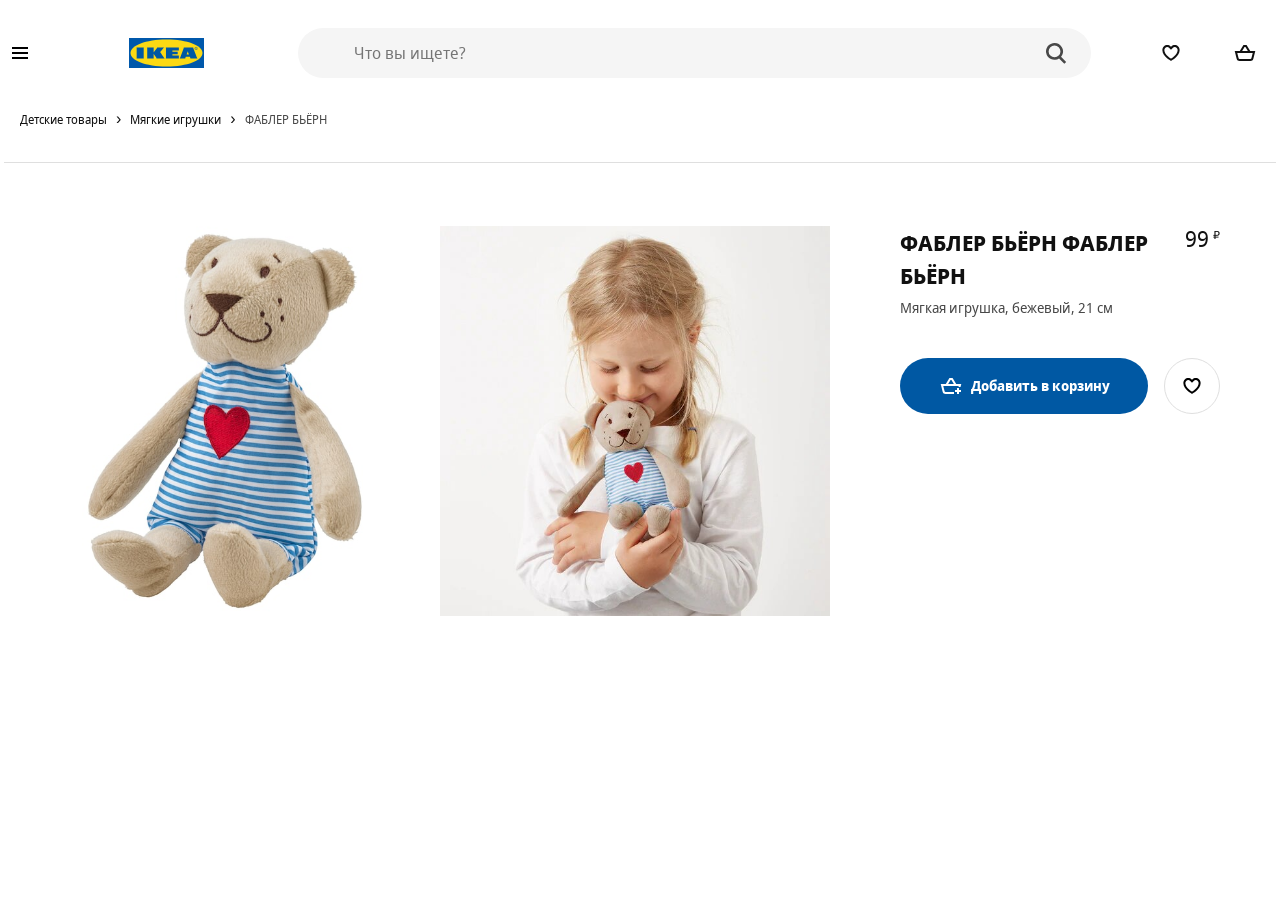
==== card.html @ bb65e474 "ikea v1" ====
<!DOCTYPE html>
<html lang="en">
<head>
	<meta charset="UTF-8">
	<meta name="viewport" content="width=device-width, user-scalable=no, initial-scale=1.0, maximum-scale=1.0, minimum-scale=1.0">
	<meta http-equiv="X-UA-Compatible" content="ie=edge">
	<link rel="apple-touch-icon" sizes="180x180" href="favicon/apple-touch-icon.png">
	<link rel="icon" type="image/png" sizes="32x32" href="favicon/favicon-32x32.png">
	<link rel="icon" type="image/png" sizes="16x16" href="favicon/favicon-16x16.png">
	<link rel="mask-icon" href="favicon/safari-pinned-tab.svg" color="#0058ab">
	<meta name="msapplication-TileColor" content="#0058ab">
	<meta name="theme-color" content="#0058ab">
	<title>Детские игрушки - IKEA</title>
	<link rel="stylesheet" href="styles/styles.css">
	<script src="script/generateHeader.js" defer></script>
    <script src="script/main.js" defer></script>
</head>
<body>
<main>
	<div class="container">
		<div class="breadcrumb">
			<nav role="navigation" aria-label="Breadcrumb" class="breadcrumb__nav">
				<ul class="breadcrumb__list">

					<li class="breadcrumb__list-item">
						<a href="goods.html?cat=Детские товары" class="breadcrumb__link"><span>Детские товары</span></a>
					</li>

					<li class="breadcrumb__list-item">
						<a href="goods.html?cat=Мягкие игрушки" class="breadcrumb__link"><span>Мягкие игрушки</span></a>
					</li>

					<li class="breadcrumb__list-item">
						<a href="#" class="breadcrumb__link"><span>ФАБЛЕР БЬЁРН</span></a>
					</li>

				</ul>
			</nav>
		</div>

		<div class="good wrapper">
			<div class="good-images">
				<div class="good-image__item">
					<img src="image/fabler-byorn-myagkaya-igrushka-bezhevyy__0710165_PE727396_S5.jpg" alt="">
				</div>
				<div class="good-image__item">
					<img src="image/fabler-byorn-myagkaya-igrushka-bezhevyy__0876865_PE611124_S5.jpg" alt="">
				</div>
			</div>
			<div class="good-item"> <!-- not-in-stock - нет в наличии-->
				<p class="good-item__new">Новинка</p>

				<div class="good-item__section">
					<div>
						<h2 class="good-item__header">ФАБЛЕР БЬЁРН ФАБЛЕР БЬЁРН</h2>
						<p class="good-item__description">Мягкая игрушка, бежевый, 21 см</p>

					</div>
					<p class="good-item__price">
						<span class="good-item__empty">Нет в наличии</span>
						<span class="good-item__price-value">99</span>
						<span class="good-item__currency">₽</span>
					</p>

				</div>
				<div class="good-item__buttons">
					<button type="button" class="btn btn-good" data-idd="idd001">
						<svg focusable="false" viewBox="0 0 24 24" class="btn-good-svg" aria-hidden="true">
							<path fill-rule="evenodd" clip-rule="evenodd" d="M10.4372 4H10.9993H12.0003H12.9996H13.5616L13.8538 4.48014L17.2112 9.99713H21H22.2806L21.9702 11.2396L21.5303 13H19.4688L19.7194 11.9971H4.28079L5.59143 17.2397C5.70272 17.6848 6.1027 17.9971 6.56157 17.9971H15V19.9971H6.56157C5.18496 19.9971 3.98502 19.0602 3.65114 17.7247L2.02987 11.2397L1.71924 9.99713H3.00002H6.78793L10.145 4.48017L10.4372 4ZM12.4375 6L14.87 9.99713H9.12911L11.5614 6H12.0003H12.4375ZM17.9961 16V14H19.9961V16H21.9961V18H19.9961V20H17.9961V18H15.9961V16H17.9961Z"></path>
						</svg>

						<span class="btn-good__label">Добавить в корзину</span>
					</button>
					<button type="button" class="btn btn-add-wishlist" data-idd="idd001">
						<svg focusable="false" viewBox="0 0 24 24" class="btn-add-wishlist__svg" aria-hidden="true">
							<path fill-rule="evenodd" clip-rule="evenodd" d="M12.336 5.52055C14.2336 3.62376 17.3096 3.62401 19.2069 5.52129C20.2067 6.52115 20.6796 7.85005 20.6259 9.15761C20.6151 12.2138 18.4184 14.8654 16.4892 16.6366C15.4926 17.5517 14.5004 18.2923 13.7593 18.8036C13.3879 19.0598 13.0771 19.2601 12.8574 19.3973C12.7475 19.466 12.6601 19.519 12.5992 19.5555C12.5687 19.5737 12.5448 19.5879 12.5279 19.5978L12.5079 19.6094L12.502 19.6129L12.5001 19.614C12.5001 19.614 12.4989 19.6147 11.9999 18.748C11.501 19.6147 11.5005 19.6144 11.5005 19.6144L11.4979 19.6129L11.4919 19.6094L11.472 19.5978C11.4551 19.5879 11.4312 19.5737 11.4007 19.5555C11.3397 19.519 11.2524 19.466 11.1425 19.3973C10.9227 19.2601 10.612 19.0598 10.2405 18.8036C9.49947 18.2923 8.50726 17.5517 7.51063 16.6366C5.58146 14.8654 3.38477 12.2139 3.37399 9.15765C3.32024 7.85008 3.79314 6.52117 4.79301 5.52129C6.69054 3.62376 9.76704 3.62376 11.6646 5.52129L11.9993 5.856L12.3353 5.52129L12.336 5.52055ZM11.9999 18.748L11.5005 19.6144L11.9999 19.9019L12.4989 19.6147L11.9999 18.748ZM11.9999 17.573C12.1727 17.462 12.384 17.3226 12.6236 17.1573C13.3125 16.6821 14.2267 15.9988 15.1366 15.1634C17.0157 13.4381 18.6259 11.2919 18.6259 9.13506V9.11213L18.627 9.08922C18.6626 8.31221 18.3844 7.52727 17.7926 6.9355C16.6762 5.81903 14.866 5.81902 13.7495 6.9355L13.7481 6.93689L11.9965 8.68166L10.2504 6.9355C9.13387 5.81903 7.3237 5.81903 6.20722 6.9355C5.61546 7.52727 5.33724 8.31221 5.3729 9.08922L5.37395 9.11213V9.13507C5.37395 11.2919 6.98418 13.4381 8.86325 15.1634C9.77312 15.9988 10.6874 16.6821 11.3762 17.1573C11.6159 17.3226 11.8271 17.462 11.9999 17.573Z"></path>
						</svg>
					</button>
				</div>

			</div>
		</div>


	</div>
</main>
</body>
</html>
---- styles/styles.css ----
/*
* Prefixed by https://autoprefixer.github.io
* PostCSS: v7.0.29,
* Autoprefixer: v9.7.6
* Browsers: last 4 version
*/

@font-face {
	font-family: 'Noto Sans';
	src: local('Noto Sans Display Regular'), local('NotoSansDisplay-Regular'), url('../fonts/Notosansdisplayregular.woff2') format('woff2'), url('../fonts/Notosansdisplayregular.woff') format('woff');
	font-weight: 400;
	font-style: normal;
}

@font-face {
	font-family: 'Noto Sans';
	src: local('Noto Sans Display Italic'), local('NotoSansDisplay-Italic'), url('../fonts/Notosansdisplayitalic.woff2') format('woff2'), url('../fonts/Notosansdisplayitalic.woff') format('woff');
	font-weight: 400;
	font-style: italic;
}

@font-face {
	font-family: 'Noto Sans';
	src: local('Noto Sans Display Bold'), local('NotoSansDisplay-Bold'), url('../fonts/Notosansdisplaybold.woff2') format('woff2'), url('../fonts/Notosansdisplaybold.woff') format('woff');
	font-weight: 700;
	font-style: normal;
}

@font-face {
	font-family: 'Noto Sans';
	src: local('Noto Sans Display Bold Italic'), local('NotoSansDisplay-BoldItalic'), url('../fonts/Notosansdisplaybolditalic.woff2') format('woff2'), url('../fonts/Notosansdisplaybolditalic.woff') format('woff');
	font-weight: 700;
	font-style: italic;
}

html {
	-webkit-box-sizing: border-box;
	box-sizing: border-box;
}

*,
*::before,
*::after {
	-webkit-box-sizing: inherit;
	box-sizing: inherit;
}

body {
	min-width: 320px;
	margin: 0;

	background-color: #fff; /*под проект*/
	font-family: Noto Sans, Arial, sans-serif; /*в "" свой шрифт под проект*/

	font-size: 16px;
	color: #111;
	line-height: 1.5;
	-webkit-font-smoothing: subpixel-antialiased;
}

button, input {
	font: inherit;
}

button {
	cursor: pointer;
}

img {
	max-width: 100%;
	width: 100%;
	height: auto;
}

a {
	text-decoration: none;
	color: inherit;
}

ul {
	list-style: none;
	padding: 0;
	margin: 0;
}

h1, h2, h3, p {
	padding: 0;
	margin: 0;
}

/* container */

.container {
	max-width: 100rem;
	margin: 0 auto;
	padding: 0 1.25rem;
}

.visually-hidden {
	position: absolute !important;
	clip: rect(1px 1px 1px 1px);
	clip: rect(1px, 1px, 1px, 1px);
	padding: 0 !important;
	border: 0 !important;
	height: 1px !important;
	width: 1px !important;
	overflow: hidden;
}

/* при работе с float */

.clearfix::after {
	content: "";
	display: table;
	clear: both;
}

header {
	margin-bottom: 3.75rem;
}

.header {
	display: -ms-grid;
	display: grid;
	grid-gap: 1.25rem;
	-ms-grid-columns: 2fr 1.25rem 2fr 1.25rem 16fr 1.25rem 1fr 1.25rem 1fr;
	grid-template-columns: 2fr 2fr 16fr 1fr 1fr;
	-webkit-box-align: center;
	-ms-flex-align: center;
	align-items: center;
	padding: 1.75rem 0;
}

footer {
	background-color: #f5f5f5;
	margin-top: 3.75rem;
	padding: 3.75rem 0 0 0;
}

.footer {
	display: -ms-grid;
	display: grid;
	-ms-grid-columns: 1fr 1fr 1fr;
	grid-template-columns: 1fr 1fr 1fr;
}

.main-header {
	margin-bottom: 1.875rem
}

.btn {
	background-color: transparent;
	outline: transparent;
	border-radius: 50%;
	width: 40px;
	height: 40px;
	display: -webkit-box;
	display: -ms-flexbox;
	display: flex;
	-webkit-box-align: center;
	-ms-flex-align: center;
	align-items: center;
	-webkit-box-pack: center;
	-ms-flex-pack: center;
	justify-content: center;
	border: 1px solid transparent;
}

.btn:hover {
	background-color: #f5f5f5;
	color: #111;
}

.svg-icon {
	fill: currentColor;
}

.logo {
	text-align: center;
	width: 75px;
	height: 30px;

}

.search {
	position: relative;
	-webkit-box-flex: 1;
	-ms-flex-positive: 1;
	flex-grow: 1;
	height: 50px;
	margin: 0 40px;
}

.search-input {
	-webkit-appearance: none;
	-moz-appearance: none;
	appearance: none;
	background-color: #f5f5f5;
	display: block;
	appearance: none;
	width: 100%;
	height: 100%;
	padding: .5rem 3.5rem;
	margin: 0 auto;
	line-height: 1.5;
	border: 0;
	border-radius: 50em;
	outline: 0;
	-webkit-box-shadow: none;
	box-shadow: none;
	-webkit-transition: background .2s;
	-o-transition: background .2s;
	transition: background .2s;
}

.search-btn {
	position: absolute;
	top: 0.9rem;
	right: 0.9rem;
	background-image: url("data:image/svg+xml;charset=utf-8,%3Csvg width='16' height='17' fill='%23484848' xmlns='http://www.w3.org/2000/svg'%3E%3Cpath fill-rule='evenodd' clip-rule='evenodd' d='M6.5 11a4.5 4.5 0 110-9 4.5 4.5 0 010 9zm4.968-.307a6.5 6.5 0 10-1.514 1.315l3.996 3.996 1.414-1.414-3.896-3.897z'/%3E%3C/svg%3E");
	background-repeat: no-repeat;
	background-size: contain;
	width: 2.5rem;
	height: 1.5rem;
	background-position: center;
}

.offer {
	position: relative;
}

.offer-extra {
	position: absolute;
	padding: .9rem;
	color: #111;
	left: 1.25rem;
	bottom: 1.25rem;
	display: -webkit-box;
	display: -ms-flexbox;
	display: flex;
	background: #fff;
	-webkit-box-orient: vertical;
	-webkit-box-direction: normal;
	-ms-flex-direction: column;
	flex-direction: column;
	-webkit-box-align: start;
	-ms-flex-align: start;
	align-items: flex-start;
	max-width: 19rem;
	min-width: 13rem;
	font-size: .9rem;
	line-height: 1.5;
	font-weight: bold;
	word-break: break-word;
}

.offer-arrow {
	display: inline-block;
	height: 1.5rem;
	width: 1.5rem;
	vertical-align: middle;
	fill: currentColor;
	margin-top: 1.875rem;

}


.footer-header {
	line-height: 2rem;
	font-size: 1.25rem;
	padding: 0 0 1rem 0;

}

.footer-list {
	margin-bottom: .8rem;
}

.footer-list > a {
	color: #484848;
}

.footer-list > a:hover {
	color: #111;
	text-decoration: underline;
}

.catalog {
	position: fixed;
	z-index: 999;
	top: 0;
	left: -100%;
	bottom: 0;
	background-color: #fff;
	overflow-y: auto;
	overflow-x: hidden;
	-webkit-transition: left 0.2s 0s;
	-o-transition: left 0.2s 0s;
	transition: left 0.2s 0s;
	width: 20rem;
	padding: 6rem 4rem 3rem;

}

.catalog.open {
	left: 0;
}

.catalog-btn {
	position: absolute;
	top: 3rem;
	left: 3rem;
}

.catalog-list__item,
.subcatalog-list__item {
	cursor: pointer;
	color: #111;


}

.catalog-list__item a,
.subcatalog-list__item a {
	text-decoration: underline;
	display: block;
}

.catalog-list__item a {
	padding: .5rem 1.5rem .5rem 0;
}

.subcatalog-list__item a {
	padding: .5rem 0;
}

.catalog-list__item:hover a,
.subcatalog-list__item:hover a {
	text-decoration: underline;
}

.catalog-list__item.active {
	background-repeat: no-repeat;
	background-position: right 0 center;
	background-image: url('data:image/svg+xml;utf8,<svg width="24" height="24" viewBox="0 0 24 24" fill="none" xmlns="http://www.w3.org/2000/svg"><path fill-rule="evenodd" clip-rule="evenodd" d="M15.5996 11.9999L9.81456 17.7857L8.40026 16.3716L12.7714 11.9999L8.40026 7.62823L9.81457 6.21411L15.5996 11.9999Z" fill="%23959595"/></svg>');
}

.subcatalog {
	position: fixed;
	z-index: 998;
	top: 0;
	left: -100%;
	bottom: 0;
	background-color: #fff;
	overflow-y: auto;
	overflow-x: hidden;
	-webkit-transition: left, right 0.2s 0s;
	-o-transition: left, right 0.2s 0s;
	transition: left, right 0.2s 0s;
	width: 25rem;
	padding: 6rem 4rem 3rem;
	border-left: 2px solid #ccc;
}

.subcatalog.subopen {
	left: 20rem;
	display: block;
}

.overlay {
	display: block;
	position: fixed;
	z-index: 899;
	top: 0;
	bottom: 0;
	right: 0;
	left: 0;
	background-color: black;
	-webkit-transition: all .2s ease;
	-o-transition: all .2s ease;
	transition: all .2s ease;
	opacity: 0;
	pointer-events: none;
}

.overlay.active {
	opacity: 0.25;
	pointer-events: all;
}


.wrapper {
	position: relative;
	margin-top: 4rem;
}

.wrapper:before {
	content: '';
	width: calc(100% + 2rem);
	display: block;
	position: absolute;
	top: -2rem;
	z-index: 99;
	margin: 0 -1rem;
	border-bottom: 1px solid #dfdfdf;
}

.good {
	display: -ms-grid;
	display: grid;
	-ms-grid-columns: minmax(0, 1fr) 1.25rem minmax(0, 1fr) 1.25rem minmax(0, 1fr) 1.25rem minmax(0, 1fr) 1.25rem minmax(0, 1fr) 1.25rem minmax(0, 1fr) 1.25rem minmax(0, 1fr) 1.25rem minmax(0, 1fr) 1.25rem minmax(0, 1fr) 1.25rem minmax(0, 1fr) 1.25rem minmax(0, 1fr) 1.25rem minmax(0, 1fr);
	grid-template-columns: repeat(12, minmax(0, 1fr));
	grid-column-gap: 1.25rem;
	padding-top: 2rem;
}

.good-images {
	display: -webkit-box;
	display: -ms-flexbox;
	display: flex;
	-ms-flex-wrap: wrap;
	flex-wrap: wrap;
	-ms-grid-column: 1;
	grid-column-start: 1;
	-ms-grid-column-span: 8;
	grid-column-end: 9;
	-ms-flex-pack: distribute;
	justify-content: space-around;


}

.good-image__item {
	width: calc(50% - 1.25rem);
	margin-left: .625rem;
	margin-right: .625rem;
	min-height: 500px;
}


.good-item {
	-ms-grid-column: 9;
	grid-column-start: 9;
	-ms-grid-column-span: 4;
	grid-column-end: 13;
	padding: 0 2.5rem;
}

.good-item__section {
	margin-bottom: 2.5rem;
}

.good-item__new {
	display: none;
}


.good-item__empty {
	display: none;
}

.not-in-stock .good-item__empty {
	display: block;
}

.not-in-stock .btn-good {
	display: none;
}

.good-item__header {
	font-size: 1.375rem;
	line-height: 1.5;
	font-weight: 700;
	text-transform: uppercase;
	margin-bottom: .3rem;
}

.good-item__description {
	line-height: 1.5;
	letter-spacing: 0;
	font-weight: 400;
	color: #484848;
	font-size: .875rem;
}

.good-item__price {
	white-space: nowrap;
	text-align: right;
}

.good-item__section {
	display: -webkit-box;
	display: -ms-flexbox;
	display: flex;
	-webkit-box-pack: justify;
	-ms-flex-pack: justify;
	justify-content: space-between;
}

.good-item__price-value {
	line-height: 1.1875;
	font-size: 1.375rem;
}

.good-item__currency {
	line-height: .9;
	font-size: .6875rem;
	vertical-align: text-top;
}

.not-in-stock .good-item__price-value,
.not-in-stock .good-item__currency {
	display: none;
}

.good-item__buttons {
	display: -webkit-box;
	display: -ms-flexbox;
	display: flex;
	-webkit-box-pack: justify;
	-ms-flex-pack: justify;
	justify-content: space-between;
	-webkit-box-align: center;
	-ms-flex-align: center;
	align-items: center;
	width: 100%;
}

.btn-good {
	margin-right: 1rem;
	-webkit-box-flex: 1;
	-ms-flex-positive: 1;
	flex-grow: 1;
	-ms-flex-negative: 1;
	flex-shrink: 1;
	position: relative;
	background: #0058a3;
	color: #fff;
	border-radius: 52px;
	padding: 0 2rem;
	display: -webkit-box;
	display: -ms-flexbox;
	display: flex;
	height: 3.5rem;
	-webkit-box-align: center;
	-ms-flex-align: center;
	align-items: center;
}

.btn-good-svg {
	margin-right: .5rem;
	vertical-align: top;
	-ms-flex-negative: 0;
	flex-shrink: 0;
	display: inline-block;
	height: 1.5rem;
	width: 1.5rem;
	fill: #fff;
}

.btn-good:hover {
	color: #0058a3;
}

.btn-good:hover .btn-good-svg {
	fill: #0058a3;
}

.btn-good__label {
	text-align: center;
	border: 0;
	font-weight: 700;
	font-size: .875rem;
	line-height: 1.42857;
}

.btn-add-wishlist {
	background: rgba(0, 0, 0, 0);
	color: #111;
	border-radius: 40px;
	padding: 0 .9375rem;
	border: 1px solid #dfdfdf;
	height: 3.5rem;
	width: 3.5rem;
	margin-left: auto;
}

.btn-add-wishlist__svg {
	height: 1.5rem;
	width: 1.5rem;

}

.btn-add-wishlist:hover .btn-add-wishlist__svg {
	fill: red;
}

.btn-add-wishlist.contains-wishlist .btn-add-wishlist__svg {
	fill: red;

}

.btn-add-wishlist:hover.contains-wishlist .btn-add-wishlist__svg {
	fill: black;
}


.goods-list {
	display: -ms-grid;
	display: grid;
	grid-template-columns: repeat(4, 1fr);
}

.goods-list__item {
	margin-bottom: 2rem;
}


.goods-item {
	position: relative;
	display: -webkit-box;
	display: -ms-flexbox;
	display: flex;
	-webkit-box-orient: vertical;
	-webkit-box-direction: normal;
	-ms-flex-direction: column;
	flex-direction: column;
	-webkit-box-pack: justify;
	-ms-flex-pack: justify;
	justify-content: space-between;
	height: 100%;
}

.goods-item__img {
	height: 380px;
	display: table-cell;
	vertical-align: middle
}


.btn-add-card {
	position: absolute;
	opacity: 0;
	-webkit-transition: opacity 0.2s 0s;
	-o-transition: opacity 0.2s 0s;
	transition: opacity 0.2s 0s;
	right: 1rem;
	bottom: 0.5rem;
	background-color: rgb(0, 88, 163);
	border: 1px solid rgb(0, 88, 163);
	background-repeat: no-repeat;
	background-position: center;
	background-image: url("data:image/svg+xml;utf8,<svg width='24' height='24' xmlns='http://www.w3.org/2000/svg' viewBox='0 0 24 24'><path fill-rule='evenodd' clip-rule='evenodd' d='M10.4372 4H10.9993H12.0003H12.9996H13.5616L13.8538 4.48014L17.2112 9.99713H21H22.2806L21.9702 11.2396L21.5303 13H19.4688L19.7194 11.9971H4.28079L5.59143 17.2397C5.70272 17.6848 6.1027 17.9971 6.56157 17.9971H15V19.9971H6.56157C5.18496 19.9971 3.98502 19.0602 3.65114 17.7247L2.02987 11.2397L1.71924 9.99713H3.00002H6.78793L10.145 4.48017L10.4372 4ZM12.4375 6L14.87 9.99713H9.12911L11.5614 6H12.0003H12.4375ZM17.9961 16V14H19.9961V16H21.9961V18H19.9961V20H17.9961V18H15.9961V16H17.9961Z' fill='white' /></svg>");
}

.btn-add-card:hover {
	background-color: rgb(255, 255, 255);
	background-image: url("data:image/svg+xml;utf8,<svg width='24' height='24' xmlns='http://www.w3.org/2000/svg' viewBox='0 0 24 24'><path fill-rule='evenodd' clip-rule='evenodd' d='M10.4372 4H10.9993H12.0003H12.9996H13.5616L13.8538 4.48014L17.2112 9.99713H21H22.2806L21.9702 11.2396L21.5303 13H19.4688L19.7194 11.9971H4.28079L5.59143 17.2397C5.70272 17.6848 6.1027 17.9971 6.56157 17.9971H15V19.9971H6.56157C5.18496 19.9971 3.98502 19.0602 3.65114 17.7247L2.02987 11.2397L1.71924 9.99713H3.00002H6.78793L10.145 4.48017L10.4372 4ZM12.4375 6L14.87 9.99713H9.12911L11.5614 6H12.0003H12.4375ZM17.9961 16V14H19.9961V16H21.9961V18H19.9961V20H17.9961V18H15.9961V16H17.9961Z' fill='rgb(0, 88, 163)' /></svg>");

}

.goods-item:hover .btn-add-card {
	opacity: 1;
}

.goods-item__header {
	margin-top: auto;
	margin-bottom: 1rem;
}

.goods-item__new {
	line-height: 1.42857;
	color: #ca5008;
	font-weight: 700;
	font-size: 0.8rem;
}

.goods-item__link {
	display: block;
	height: 100%;
}

.goods-item__description {
	margin-bottom: 1rem;
	font-size: .875rem;
	line-height: 1.42857;
}

.goods-item__price {
	min-height: calc(40px + 0.5rem);
	padding-bottom: 0.5rem;
	font-weight: 700;
}

.goods-item__price-value {
	font-size: 1.375rem;
}

.goods-item__currency {
	line-height: .9;
	font-size: .6875rem;
	vertical-align: text-top;
}


.breadcrumb__list-item {
	display: inline;
}

.breadcrumb__list-item:after {
	content: "\0203A";
	display: inline;
	margin: 0 .3125rem;
	font-size: 1rem;
	line-height: 1.125;
}

.breadcrumb__list-item:last-child:after {
	content: "";
}

.breadcrumb__link {
	font-size: .75rem;
	line-height: 1.5;
	font-weight: 400;
	vertical-align: middle;
}

.breadcrumb__list-item:last-child .breadcrumb__link {
	color: #484848;
	pointer-events: none;
	cursor: auto;
}

.cart-wrapper {
	max-width: 768px;
}

.cart-header {
	text-align: center;
}

.product {
	display: -ms-grid;
	display: grid;
	-ms-grid-columns: 152px 4fr 6fr;
	grid-template-columns: 152px 4fr 6fr;
	-ms-grid-rows: auto;
	grid-template-rows: auto;
	font-size: .81rem;
	line-height: 1.385;
}

.product > *:nth-child(1) {
	-ms-grid-row: 1;
	-ms-grid-column: 1;
}

.product > *:nth-child(2) {
	-ms-grid-row: 1;
	-ms-grid-column: 2;
}

.product > *:nth-child(3) {
	-ms-grid-row: 1;
	-ms-grid-column: 3;
}

.product__image-container {
	-ms-grid-column: 1;
	grid-column: 1;
	-ms-grid-row: 1;
	-ms-grid-row-span: 2;
	grid-row: 1/3;
	padding-right: 1rem;
}

.product__description {
	-ms-grid-column: 2;
	grid-column: 2;
	-ms-grid-row: 1;
	grid-row: 1;
}

.product__name {
	font-size: 1.2rem;
	margin-bottom: .5rem;
	font-weight: 700;
	text-transform: uppercase;
	word-break: break-word;
}

.product__prices {
	-ms-grid-column: 3;
	grid-column: 3;
	-ms-grid-row: 1;
	grid-row: 1;
	text-align: right;
	padding-top: 0;
}

.product__controls {
	-ms-grid-column: 3;
	grid-column: 3;
	-ms-grid-row: 2;
	grid-row: 2;
	margin-top: .5rem;
	display: -webkit-box;
	display: -ms-flexbox;
	display: flex;
	-webkit-box-pack: end;
	-ms-flex-pack: end;
	justify-content: flex-end;
}

.btn-remove {
	color: #444;
	border-color: #666;
	border-radius: unset;
}

.product__total {
	font-weight: 700;
	font-size: 1.06rem;
	line-height: 1.2;
}

.product-controls__remove {
	width: 12.5%;
}

.product-controls__quantity {
	width: 25%;
	margin-left: .5rem;
}

.cart-header {
	margin-bottom: 3rem;
}

.cart-item {
	margin-bottom: 2rem;
}

.cart-total {
	display: -webkit-box;
	display: -ms-flexbox;
	display: flex;
	-webkit-box-pack: justify;
	-ms-flex-pack: justify;
	justify-content: space-between;
	padding: .35rem 0;
	font-weight: 700;
	font-size: 14px;
	text-align: initial;
	border: dashed #cacaca;
	border-width: 1px 0;
}

.cart-checkout {
	color: #ffffff;
	padding: 12px 62px;
	background-color: #3a6e9f;
	border: none;
	display: block;
	margin: 1rem auto;
}

.cart-form {
	margin: 1rem 0;
	text-align: center;
}

.cart-form label {
	display: block;
	margin: 1rem;
}

select {
	width: 100%;
	max-width: 352px;
	height: 40px;
	margin: 0;
	padding: 0 10px;
	border: 1px solid #666;
	border-radius: 2px;
	background: #fff url(../image/chevron-down-thin-24.1667eab2.svg) no-repeat right 8px center/1.5rem;
	-webkit-appearance: none;
	-moz-appearance: none;
	appearance: none;
	font-size: 1rem;
	line-height: 1.15;
	font-family: inherit;
	text-transform: none;
}

@media (max-width: 1200px) {
	.goods-list {
		grid-template-columns: repeat(3, 1fr);
	}
}

@media (max-width: 768px) {
	.goods-list {
		grid-template-columns: repeat(2, 1fr);
	}

	.header {
		-ms-grid-columns: 1fr 1.25rem 2fr 1.25rem 1fr 1.25rem 1fr;
		grid-template-columns: 1fr 2fr 1fr 1fr;
		-ms-grid-rows: auto 1.25rem auto 1.25rem auto;
		grid-template-areas: "burger logo wishlist cart" "main main . sidebar" "footer footer footer footer";
	}

	.btn-burger {
		grid-area: burger;
	}

	.logo {
		grid-area: logo;
	}

	.btn-wishlist {
		grid-area: wishlist;
	}

	.btn-cart {
		grid-area: cart;
	}

	.search {
		grid-area: search;
		-ms-grid-row: 2;
		grid-row: 2;
		-ms-grid-column-span: 5;
		grid-column-end: 6;
		-ms-grid-column: 1;
		grid-column-start: 1;
		margin: 0;
	}

	.footer {
		-ms-grid-rows: auto;
		grid-template-rows: auto;
		-webkit-box-pack: center;
		-ms-flex-pack: center;
		justify-content: center;
		grid-template-areas: "catalog" "about" "connection";
		-ms-grid-columns: 300px;
		grid-template-columns: 300px

	}

	.footer-catalog {
		grid-area: catalog;
		margin-bottom: 50px;
	}

	.footer-about {
		grid-area: about;
		margin-bottom: 50px;
	}

	.footer-connection {
		grid-area: connection;
		margin-bottom: 50px;
	}

	.catalog {
		width: 50%;
	}

	.subcatalog {
		width: 50%;
		left: auto;
		right: -100%;
	}

	.subcatalog.subopen {
		right: 0;
		left: auto;
	}
}

@media (max-width: 768px) {

	.footer-catalog {
		-ms-grid-row: 1;
		-ms-grid-column: 1

	}

	.footer-about {
		-ms-grid-row: 2;
		-ms-grid-column: 1

	}

	.footer-connection {
		-ms-grid-row: 3;
		-ms-grid-column: 1

	}
}

@media (max-width: 768px) {

	.btn-burger {
		-ms-grid-row: 1;
		-ms-grid-column: 1;
	}

	.logo {
		-ms-grid-row: 1;
		-ms-grid-column: 3;
	}

	.btn-wishlist {
		-ms-grid-row: 1;
		-ms-grid-column: 5;
	}

	.btn-cart {
		-ms-grid-row: 1;
		-ms-grid-column: 7;
	}
}

@media (max-width: 576px) {
	.goods-list {
		-ms-grid-columns: 1fr;
		grid-template-columns: 1fr;
	}

	.catalog {
		width: 100%;
	}

	.subcatalog {
		z-index: 999;
		width: 100%;
	}

	.subcatalog.subopen {
		right: 0;
	}
}
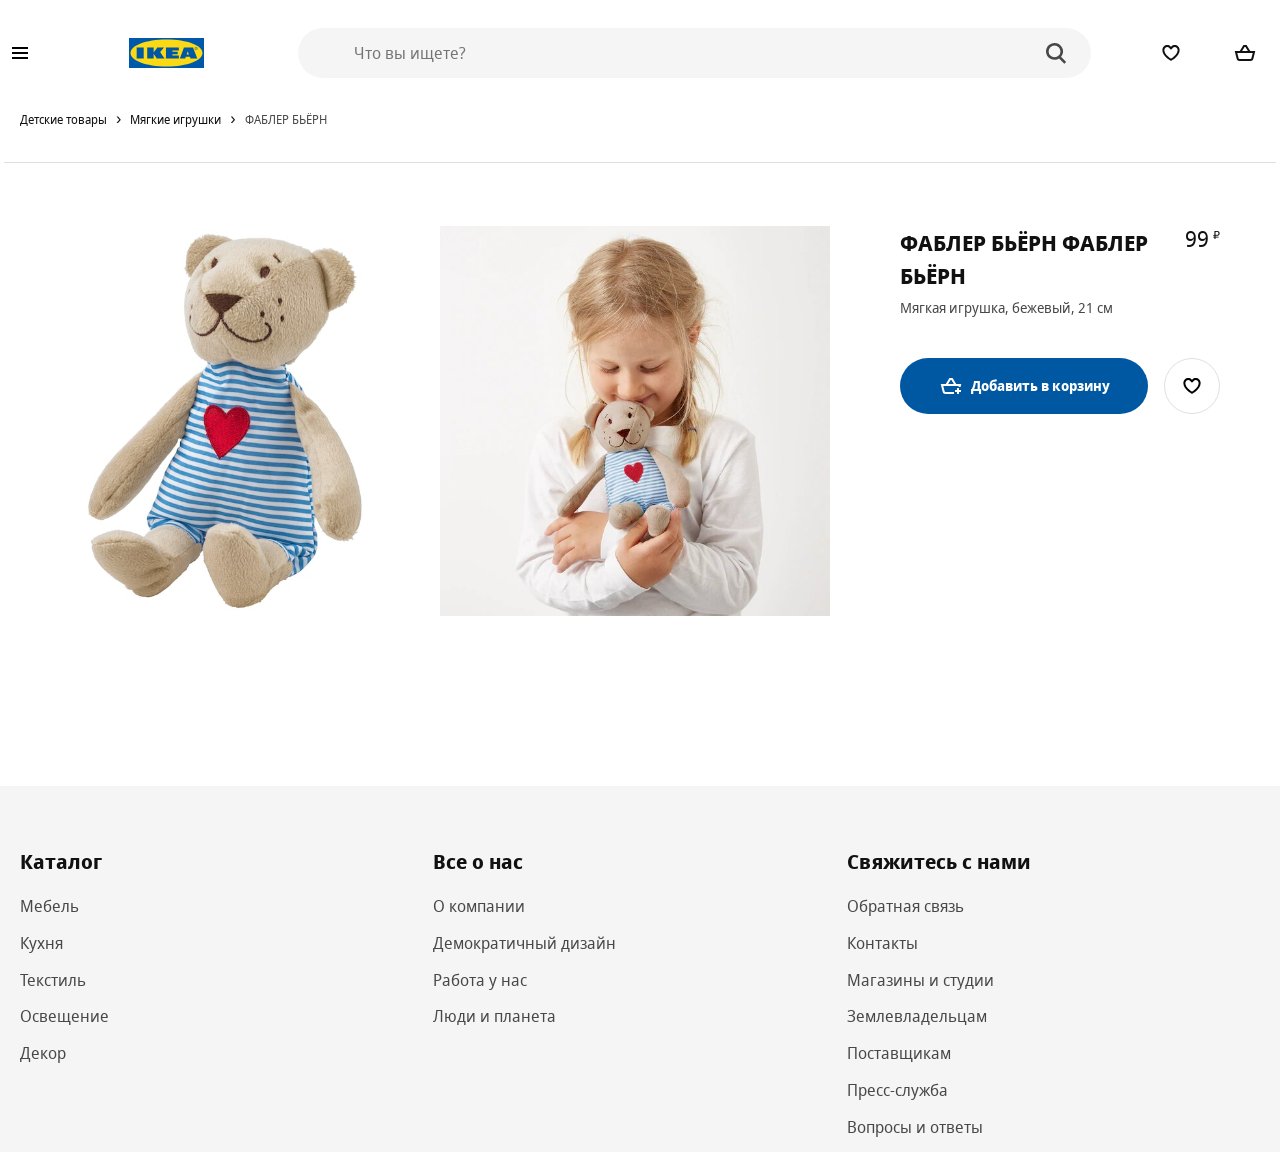
==== commit d425e9b2: "modules, fetch data" ====
--- a/card.html
+++ b/card.html
@@ -12,8 +12,8 @@
 	<meta name="theme-color" content="#0058ab">
 	<title>Детские игрушки - IKEA</title>
 	<link rel="stylesheet" href="styles/styles.css">
-	<script src="script/generateHeader.js" defer></script>
-    <script src="script/main.js" defer></script>
+	<script src="script/index.js" defer type="module"></script>
+
 </head>
 <body>
 <main>
--- a/styles/styles.css
+++ b/styles/styles.css
@@ -608,6 +608,7 @@
 .goods-list {
 	display: -ms-grid;
 	display: grid;
+	grid-gap: 1.25rem;
 	grid-template-columns: repeat(4, 1fr);
 }
 
